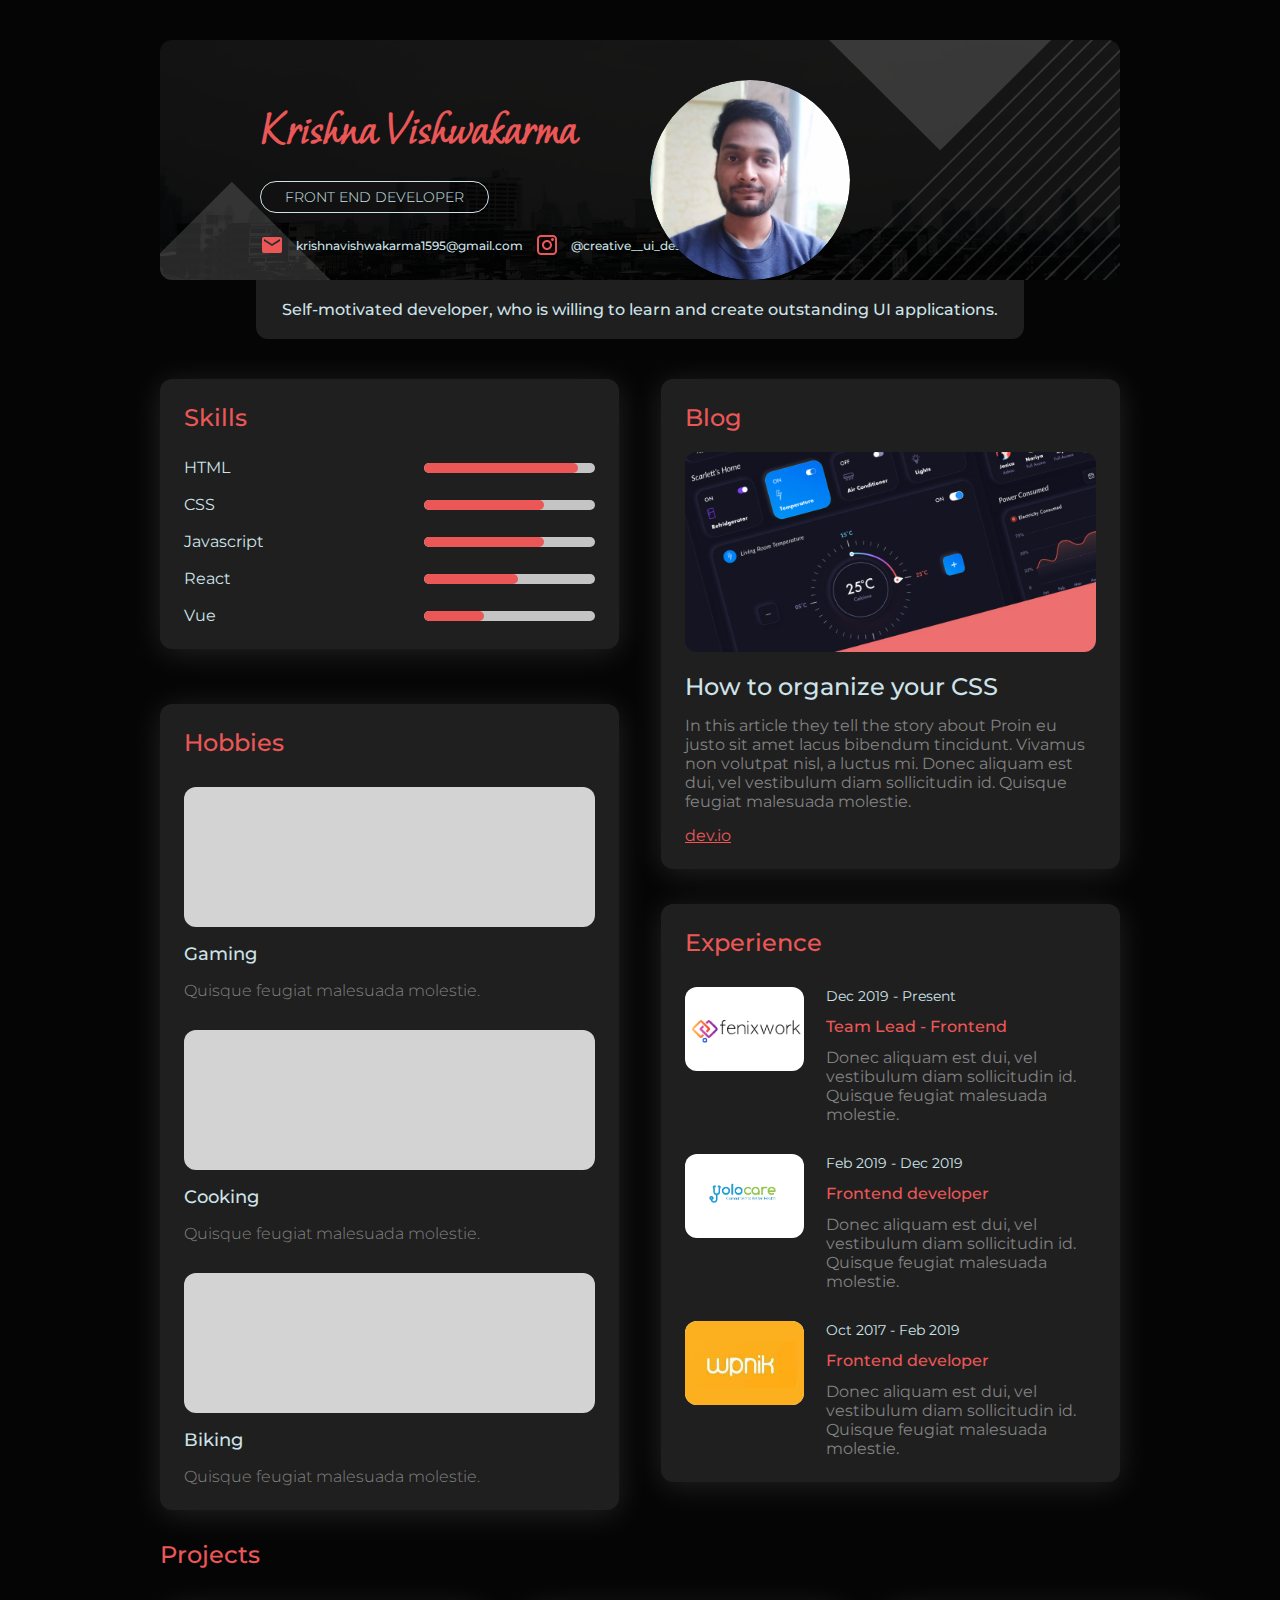
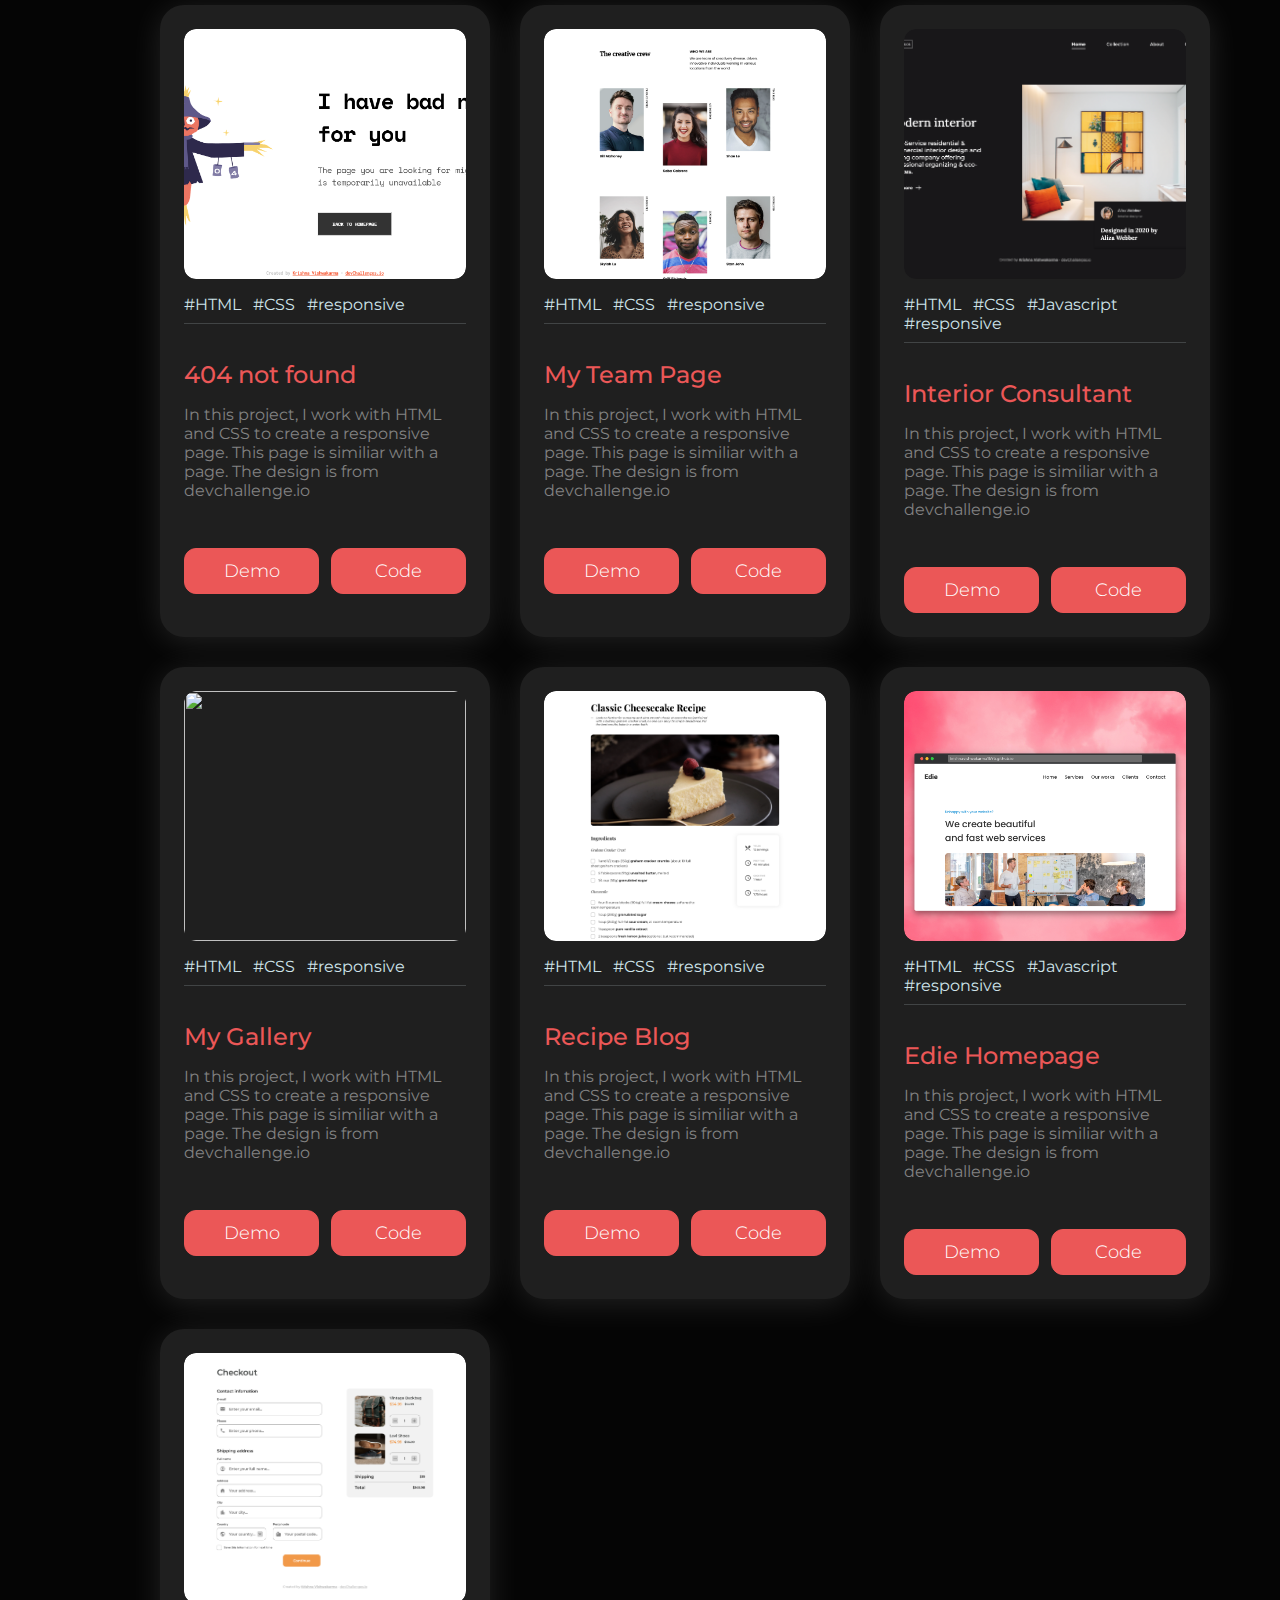
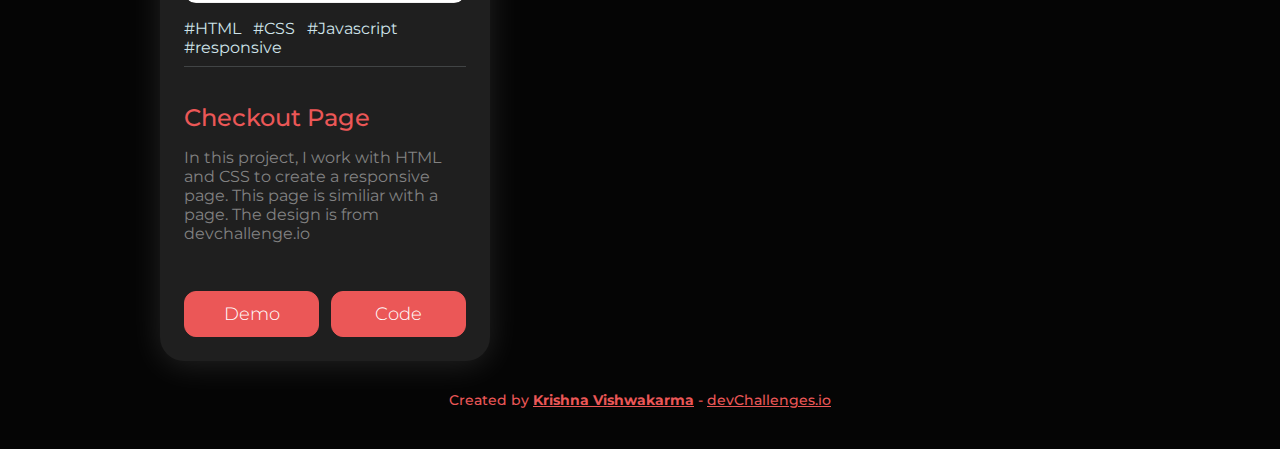
==== index.html @ 1d3bc3e3 "Portfolio" ====
<!DOCTYPE html>
<html lang="en">

    <head>
        <meta charset="utf-8" />
        <meta name="viewport" content="width=device-width, initial-scale=1,maximum-scale=5" />
        <link rel="icon" href="devchallenges.png" />
        <link rel="shortcut icon" type="image/x-icon" href="https://devchallenges.io/" />
        <title>Devchallenges - Portfolio</title>
        <link rel="stylesheet" href="https://cdnjs.cloudflare.com/ajax/libs/animate.css/4.1.1/animate.min.css"/>
		<link rel="stylesheet" href="global.css">    
    </head>

    <body>
        <header id="folio-header">
            <div>
                <figure class="folio_banner animate__animated animate__fadeIn">                    
                    <img src="./assets/folio-banner.png" class="fovs_lg" alt="Krishna Vishwakarma">
                </figure>
                <div class="base-info">
                    <h1>Krishna Vishwakarma</h1>
                    <span class="tag_bx">Front End Developer</span>
                    <p class="d-flex align-items-center" style="column-gap: 12px;">
                        <span class="d-flex align-items-center" style="column-gap: 12px;">
                            <svg xmlns="http://www.w3.org/2000/svg" height="24" viewBox="0 -960 960 960" width="24"><path d="M160-160q-33 0-56.5-23.5T80-240v-480q0-33 23.5-56.5T160-800h640q33 0 56.5 23.5T880-720v480q0 33-23.5 56.5T800-160H160Zm320-280 320-200v-80L480-520 160-720v80l320 200Z" fill="#EB5757" /></svg>
                            <span class="bse-inf">krishnavishwakarma1595@gmail.com</span>
                        </span>
                        <span class="d-flex align-items-center" style="column-gap: 12px;">
                            <svg width="24px" height="24px" viewBox="0 0 24 24" fill="none" xmlns="http://www.w3.org/2000/svg"><g id="SVGRepo_bgCarrier" stroke-width="0"></g><g id="SVGRepo_tracerCarrier" stroke-linecap="round" stroke-linejoin="round"></g><g id="SVGRepo_iconCarrier"> <path fill-rule="evenodd" clip-rule="evenodd" d="M2 6C2 3.79086 3.79086 2 6 2H18C20.2091 2 22 3.79086 22 6V18C22 20.2091 20.2091 22 18 22H6C3.79086 22 2 20.2091 2 18V6ZM6 4C4.89543 4 4 4.89543 4 6V18C4 19.1046 4.89543 20 6 20H18C19.1046 20 20 19.1046 20 18V6C20 4.89543 19.1046 4 18 4H6ZM12 9C10.3431 9 9 10.3431 9 12C9 13.6569 10.3431 15 12 15C13.6569 15 15 13.6569 15 12C15 10.3431 13.6569 9 12 9ZM7 12C7 9.23858 9.23858 7 12 7C14.7614 7 17 9.23858 17 12C17 14.7614 14.7614 17 12 17C9.23858 17 7 14.7614 7 12ZM17.5 8C18.3284 8 19 7.32843 19 6.5C19 5.67157 18.3284 5 17.5 5C16.6716 5 16 5.67157 16 6.5C16 7.32843 16.6716 8 17.5 8Z" fill="#EB5757"></path> </g></svg>
                            <span class="bse-inf">@creative__ui_design</span>
                        </span>
                    </p>
                </div>
                <figure class="folio_persona animate__animated animate__fadeIn">                
                    <img src="./assets/my-new.jpg" class="fovs_lg" alt="">
                </figure>
            </div>
            <p class="self-text">
                Self-motivated developer, who is willing to learn and create outstanding UI applications. 
            </p>
        </header>
        <main id="portfolio-main">
            <div class="folio_person__ode">
                <section id="section-skills" class="section__card animate__animated animate__slideInLeft">
                    <p class="section__card_heading">Skills</p>
                    <ul class="skills__list_container">
                    </ul>
                </section>
                <section id="section-blog" class="section__card animate__animated animate__slideInRight">
                    <p class="section__card_heading">Blog</p>
                    <figure class="folio_blog animate__animated animate__fadeIn" style="margin: 20px 0px;overflow: hidden;">                        
                        <img src="./edie-homepage/smarthome.jpg" class="fovs_lg" alt="">
                    </figure>
                    <span class="blog_name">
                        How to organize your CSS
                    </span>
                    <p class="blog_intro">
                        In this article they tell the story about Proin eu justo sit amet lacus bibendum tincidunt. Vivamus non volutpat nisl, a luctus mi.  

                        Donec aliquam est dui, vel vestibulum diam sollicitudin id. Quisque feugiat malesuada molestie.
                    </p>
                    <a href="https://dev.io" class="blog_source_link">dev.io</a>
                </section>
                <section id="section-hobbies" class="section__card animate__animated animate__slideInLeft">
                    <p class="section__card_heading">Hobbies</p>
                    <div class="folio_persona_hobbies">                        
                    </div>
                </section>
                <section id="section-experience" class="section__card animate__animated animate__slideInRight">
                    <p class="section__card_heading">Experience</p>
                    <div class="folio_person_experiences">
                    </div>
                </section>
            </div>
            <section id="section-projects">
                <div>
                    <p class="section__card_heading">Projects</p>
                </div>
                <ul class="projects_list_container">
                   
                </ul>
            </section>
        </main>
        <footer class="attribution animate__animated animate__fadeIn">
            Created by <a href="https://devchallenges.io/portfolio/KrishnaVishwakarma1595" target="_blank">Krishna Vishwakarma</a>
            - <a href="https://devchallenges.io/challenges/hhmesazsqgKXrTkYkt0U" target="_blank">devChallenges.io</a>            
        </footer>
        <script src="./index.js"></script>
    </body>

</html>
---- global.css ----
@import url('https://fonts.googleapis.com/css2?family=Montserrat:wght@400;500;600;700&display=swap');
@import url('https://fonts.googleapis.com/css2?family=Moon+Dance&display=swap');
@import url('https://fonts.googleapis.com/css2?family=Manrope:wght@400;500;800&display=swap');

*{
    margin: 0;
    padding: 0;
    box-sizing: border-box;     
}

:root{
    --body-background: #050505; 
    /* --bg: hsl(218, 23%, 16%); */
    /* --dark-grayish-blue: hsl(217, 19%, 24%); */
    --card-bg: #1F1F1F;
    --neon-green: hsl(150, 100%, 66%);
    --neon-green-light: #41d58b;
    --light-cyan: hsl(193, 38%, 86%);
    --grayish-blue: hsl(217, 19%, 38%);
    --white: hsl(0, 0%, 100%);
    --gray-1: #333333;
    --gray-2: #4F4F4F;
    --gray-3: #828282;
    --gray-4: #4E5150;
    --gray-6: #F2F2F2;
    --tomoto-red: #EB5757;
    --orange: #F2994A;
    --footer-color: var(--tomoto-red);
    /* FONTS */ 
    --ff-montserrat: 'Montserrat', sans-serif;
    --ff-moon-dance: 'Moon Dance', cursive; 
    --ff-manrope: 'Manrope', sans-serif;
}

html, body{ min-height: 100vh; }

body{    
    background: var(--body-background);
    overflow-x: hidden;
    position: relative;
    font-family: var(--ff-montserrat);
    scroll-behavior: smooth;
    padding: 40px 160px;
}

button{ 
    cursor: pointer;
    transition: all 0.3s linear;
}

img {
    width: 100%;
    display: block;
}

.d-flex{ display: flex !important; }
.d-inline-block{ display: inline-block; }
.flex-column { flex-direction: column; }
.justify-content-between { justify-content: space-between; }
.justify-content-center { justify-content: center; }
.align-items-center{ align-items: center;}
.align-items-start{ align-items: flex-start;}
.align-items-end{ align-items: flex-end;}

.attribution{    
    width: 100%;    
    font-size: 14px;
    font-style: normal;
    font-weight: 500;
    line-height: normal;
    text-align: center;
    font-family: var(--ff-montserrat);
    color: var(--footer-color);
    padding-top: 30px;
}

.attribution a{
    color: var(--footer-color);
}

.attribution a:first-child{
    font-weight: 700;    
}

#folio-header{
    display: flex;
    flex-direction: column;
    align-items: center;
    margin-bottom: 40px;
    position: relative;
}

.folio_logo{ width: 150px; }

.fovs_lg{
    border-radius: 12px;
}

.base-info{
    position: absolute;
    top: 56px;
    left: 100px;
    display: flex;
    flex-direction: column;
    row-gap: 20px;
}

.base-info h1{
    color: var(--tomoto-red);
    font-family: var(--ff-moon-dance);
    font-size: 48px;
    font-style: normal;
    font-weight: 600;
    line-height: normal;
}

.tag_bx{
    color: var(--light-cyan);
    font-family: var(--ff-montserrat);
    font-size: 14px;
    font-style: normal;
    font-weight: 300;
    line-height: normal;
    display: inline-block;
    border: 1px solid var(--light-cyan);
    padding: 6px 24px;
    border-radius: 20px;
    text-transform: uppercase;
    align-self: flex-start;
}

.bse-inf{
    color: var(--light-cyan);
    font-family: var(--ff-montserrat);
    font-size: 12px;
    font-style: normal;
    font-weight: 500;
    line-height: normal;
    display: inline-block;
}

.folio_persona{
    position: absolute;
    width: 200px;
    height: 200px;
    top: 40px;
    right: 270px;
    cursor: pointer;
    overflow: hidden;
    border-radius: 50%;
}

.folio_persona img{
    border-radius: 50%;
    object-fit: cover;
    height: 100%;
    object-position: top;
    transition: all .3s linear;
}

.folio_blog img{
    transition: all .3s linear;
    cursor: pointer;
}

.folio_persona img:hover, .folio_blog img:hover{
    transform: scale(1.1);
}

.self-text{
    background-color: var(--card-bg);
    width: 768px;
    margin: 0 auto;
    padding: 20px;
    text-align: center;
    color: var(--light-cyan);
    border-bottom-left-radius: 12px;
    border-bottom-right-radius: 12px;
    font-family: var(--ff-montserrat);
    font-size: 16px;
    font-style: normal;
    font-weight: 500;
    line-height: normal;
    /* box-shadow: 0px 4px 32px 0px rgba(0, 0, 0, 0.12); */
}

.section__card{
    background-color: var(--card-bg);
    border-radius: 12px;
    box-shadow: 0px 4px 32px 0px rgba(255, 255, 255, 0.12);
    padding: 24px;
}

.folio_person__ode{
    display: grid;
    grid-template-columns: repeat(2, 1fr);
    gap: 35px 42px;
}

.section__card_heading{
    color: var(--tomoto-red);
    font-family: var(--ff-montserrat);
    font-size: 24px;
    font-style: normal;
    font-weight: 500;
    line-height: normal;
}

.skills__list_container{ 
    list-style: none;
    margin-top: 26px;
    display: flex;
    flex-direction: column;
    row-gap: 18px;
}

.skills__list_item{
    display: flex;
    align-items: center;
    justify-content: space-between;
    column-gap: 40px;
}

.skill_name{
    color: var(--light-cyan);
    font-family: var(--ff-montserrat);
    font-size: 16px;
    font-style: normal;
    font-weight: 400;
    line-height: normal;
    width: 200px;
}

.skill_scale_base{
    width: 100%;
    height: 10px;
    flex: 1;
    background-color: #C4C4C4;
    border-radius: 12px;
}

.skill_scale{
    background-color: var(--tomoto-red);
    width: 90%;
    height: 100%;
    border-radius: 12px;
}

.folio_blog{
    height: 200px;
}

.folio_blog img{
    height: 100%;
    object-fit: cover;
    object-position: bottom;
}

.blog_name{
    color: var(--light-cyan);
    font-family: var(--ff-montserrat);
    font-size: 24px;
    font-style: normal;
    font-weight: 500;
    line-height: normal;
}

.blog_intro{
    margin: 15px 0;
    color: var(--gray-3);
    font-family: var(--ff-montserrat);
    font-size: 16px;
    font-style: normal;
    font-weight: 400;
    line-height: normal;
}

.blog_source_link{
    color: var(--tomoto-red);
    font-family: var(--ff-montserrat);
    font-size: 16px;
    font-style: normal;
    font-weight: 400;
    line-height: normal;
}

.folio_persona_hobbies,.folio_person_experiences{ 
    display: flex;
    flex-direction: column;
    row-gap: 30px;
    margin-top: 30px;
}

.hobby_card{
    display: flex;
    flex-direction: column;
    row-gap: 16px;
}

.folio_hobby{
    width: 100%;
    height: 140px;
    border-radius: 12px;
    background:lightgray;
}

.hobby_name{
    color: var(--light-cyan);
    font-family: var(--ff-montserrat);
    font-size: 18px;
    font-style: normal;
    font-weight: 500;
    line-height: normal;
}

.hobby_desc{
    color: var(--gray-3);
    font-family: var(--ff-montserrat);
    font-size: 16px;
    font-style: normal;
    font-weight: 300;
    line-height: normal;
}

.experience_card{
    display: flex;
    column-gap: 22px;
}

.folio_exp_logo{
    width: 119.252px;
    height: 84px;
    background:var(--white);
    border-radius: 12px;
    display: flex;
    align-items: center;
    overflow: hidden;
    cursor: pointer;
}

.folio_exp_logo img{
    border-radius: 12px;
    transition: all .3s linear;
}

.folio_exp_logo img:hover{
    transform: scale(1.1);
}

.exp_timeline{
    color: var(--light-cyan);
    font-family: var(--ff-montserrat);
    font-size: 14px;
    font-style: normal;
    font-weight: 400;
    line-height: normal;
}

.exp_title{
    color: var(--tomoto-red);
    font-family: var(--ff-montserrat);
    font-size: 16px;
    font-style: normal;
    font-weight: 500;
    line-height: normal;
}

.exp_desc{
    color: var(--gray-3);
    font-family: var(--ff-montserrat);
    font-size: 16px;
    font-style: normal;
    font-weight: 400;
    line-height: normal;
}

#section-projects{
    display: flex;
    flex-direction: column;
    row-gap: 36px;
    margin-top: 30px;
}

.projects_list_container{
    list-style: none;
    display: grid;
    grid-template-columns: repeat(3, 1fr);
    gap: 30px;
}

.project_list_item{
    display: flex;
    flex-direction: column;
    row-gap: 16px;
    border-radius: 24px;
    cursor: pointer;
    transition: all .3s linear;
}

.project_list_item:hover{
    transform: scale(1.05);
}

.project_list_item:hover img{
    transform: scale(1.1);
}

.folio_project_avatar{
    border-radius: 12px;
    overflow: hidden;
    cursor: pointer;
}

.folio_project_avatar img{
    border-radius: 12px;
    height: 250px;
    transition: all 0.3s linear;
    object-fit: cover;
    object-position: top;
}

.folio_project_avatar img:hover{
    transform: scale(1.1);
}

.project_stacks{
    color: var(--light-cyan);
    font-family: var(--ff-montserrat);
    font-size: 16px;
    font-style: normal;
    font-weight: 400;
    line-height: normal;
    display: flex;
    column-gap: 12px;
    flex-wrap: wrap;
    position: relative;
}

.project_stacks::after {
    content: '';
    position: absolute;
    width: 100%;
    height: 1px;
    bottom: -10px;
    background: #414445;
}

.project_title{
    color: var(--tomoto-red);
    font-family: var(--ff-montserrat);
    font-size: 24px;
    font-style: normal;
    font-weight: 500;
    line-height: normal;
    margin-top: 30px;
}

.project_description{
    color: var(--gray-3);
    font-family: var(--ff-montserrat);
    font-size: 16px;
    font-style: normal;
    font-weight: 400;
    line-height: normal;
}

.button_cta{
    width: 135px;
    height: 46px;
    border-radius: 12px;
    background: var(--tomoto-red);
    border: 1px solid var(--tomoto-red);
    color: var(--white);
    font-family: var(--ff-montserrat);
    font-size: 18px;
    font-style: normal;
    font-weight: 300;
    line-height: normal;
    outline: none;
    transition: all .3s linear;
    margin-top: 32px;
    display: flex;
    justify-content: center;
    align-items: center;
    text-decoration: none;
}

.button_cta:hover, .button_cta:active{
    outline: none;
    background: transparent;
    color: var(--tomoto-red);
}

#section-skills, #section-experience{ align-self: flex-start; }
#section-hobbies { margin-top: -200px; }
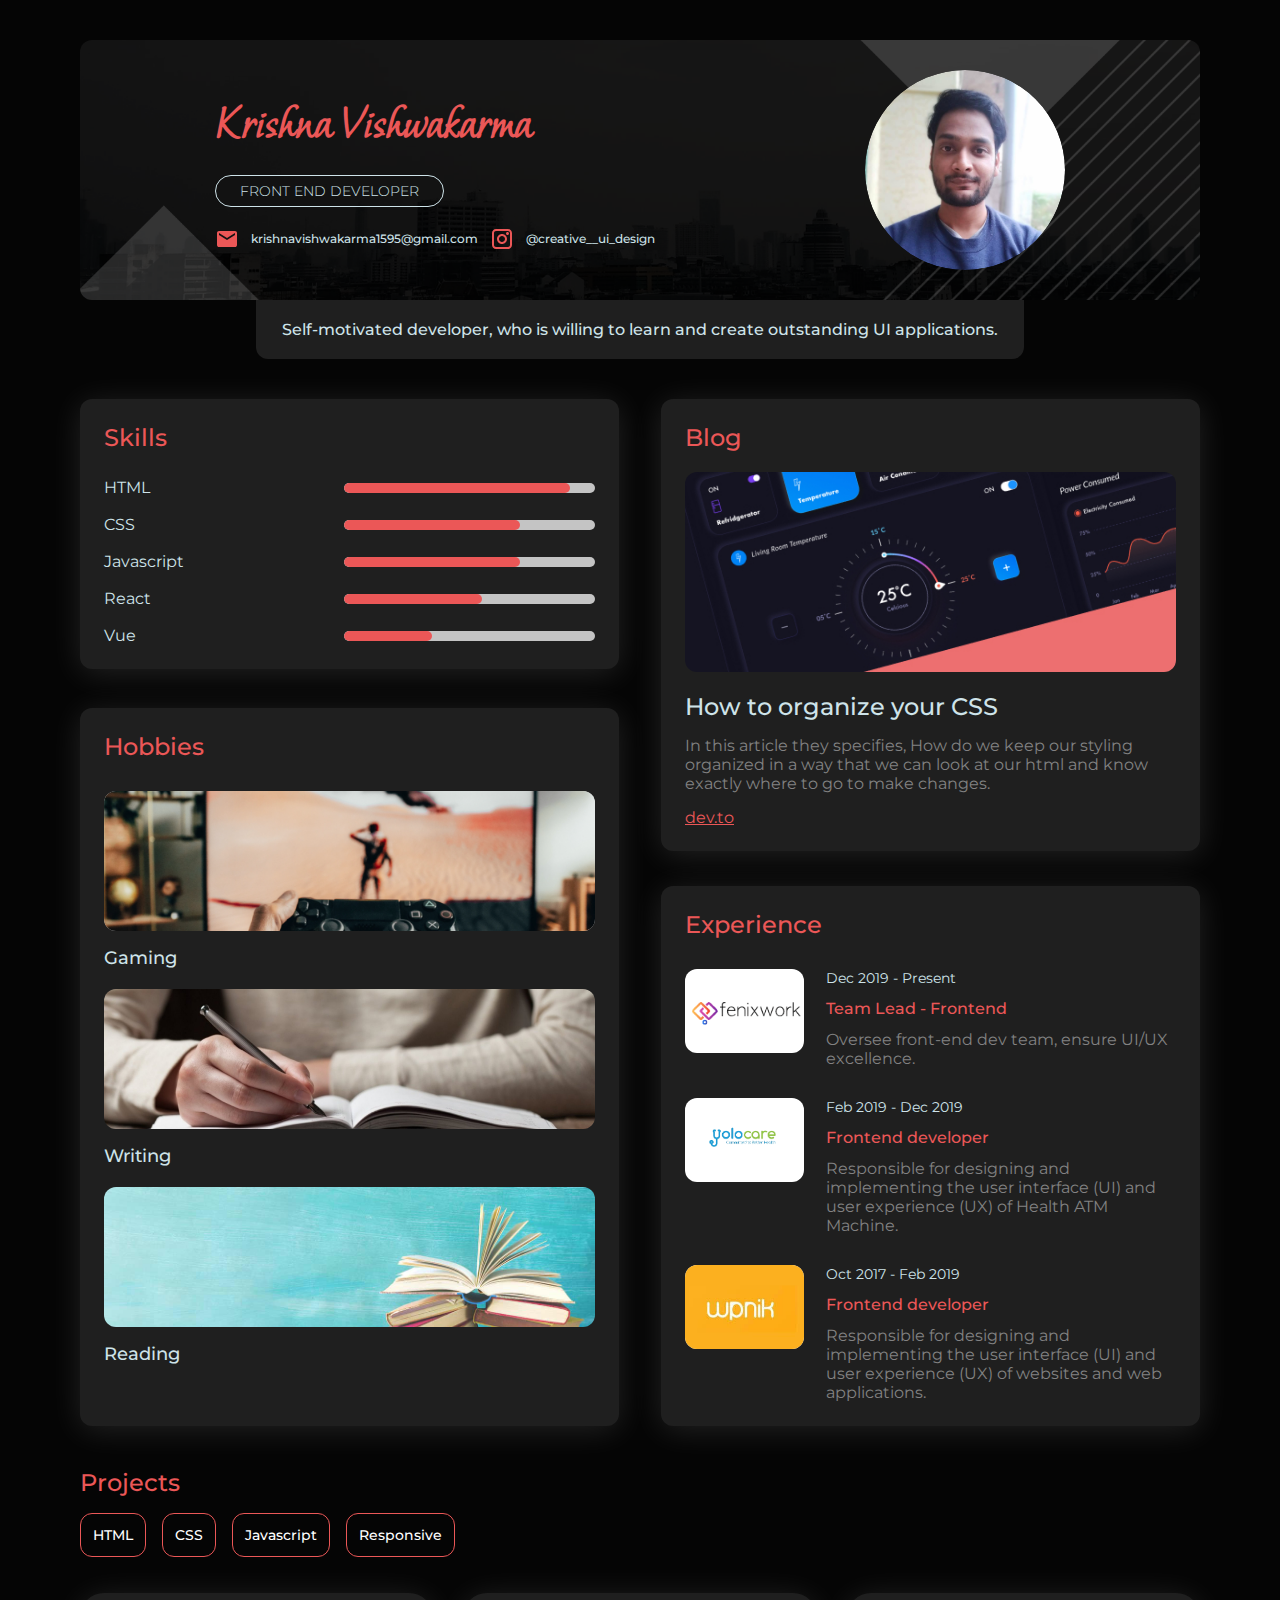
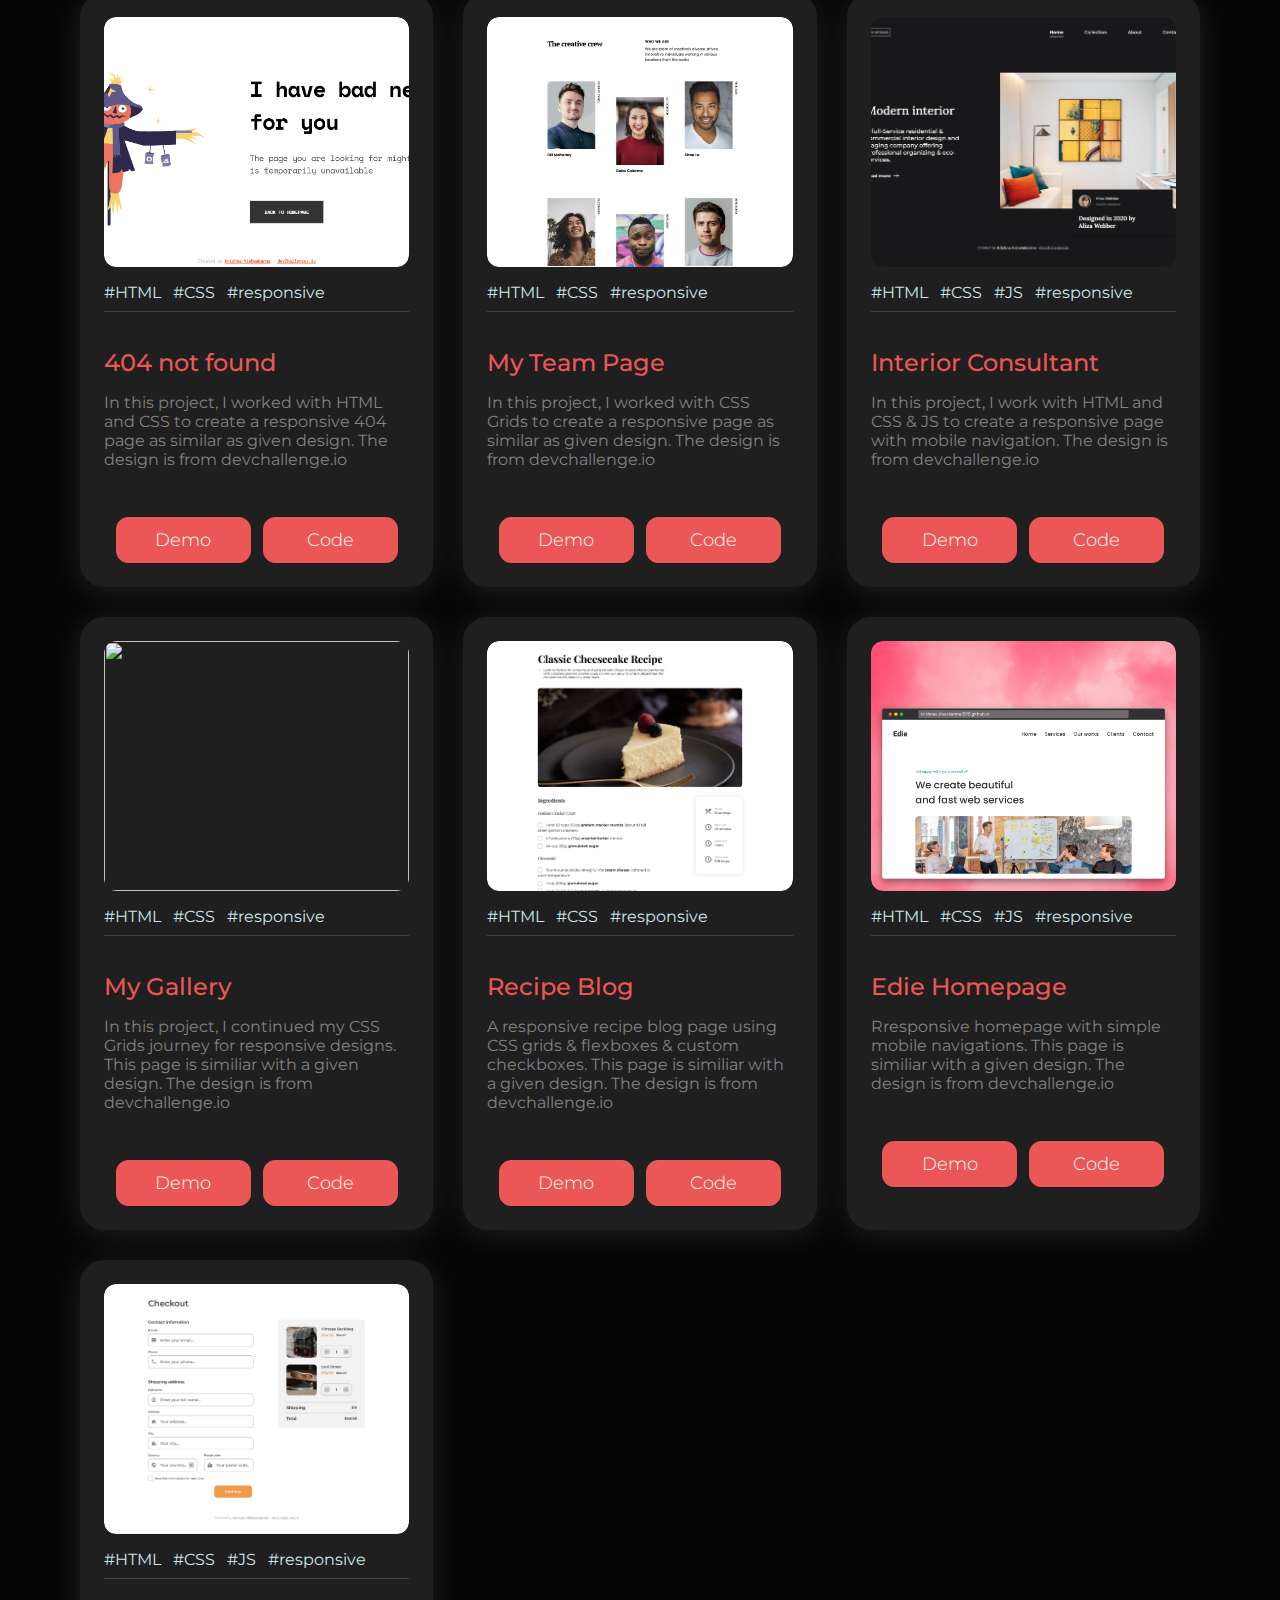
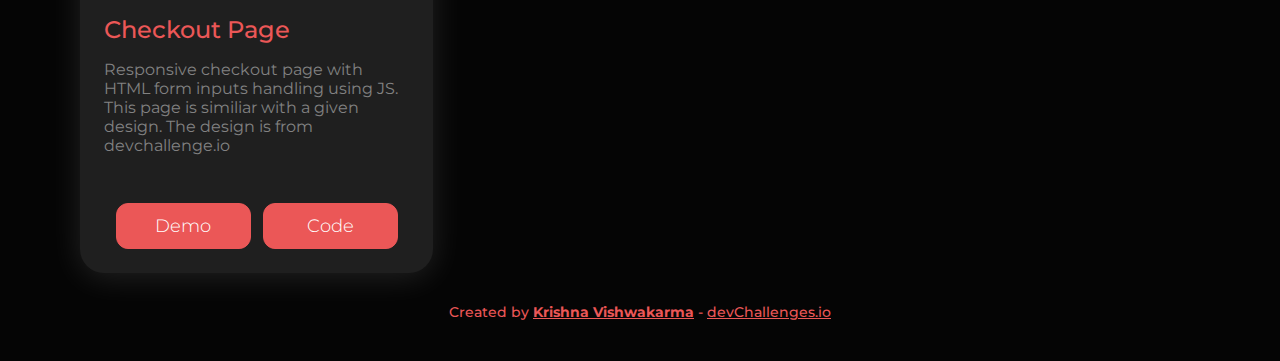
==== commit 43835fde: "Portfolio Challenge" ====
--- a/index.html
+++ b/index.html
@@ -6,29 +6,26 @@
         <meta name="viewport" content="width=device-width, initial-scale=1,maximum-scale=5" />
         <link rel="icon" href="devchallenges.png" />
         <link rel="shortcut icon" type="image/x-icon" href="https://devchallenges.io/" />
-        <title>Devchallenges - Portfolio</title>
+        <title>Devchallenges 08 - Portfolio Page (Krishna Vishwakarma)</title>
         <link rel="stylesheet" href="https://cdnjs.cloudflare.com/ajax/libs/animate.css/4.1.1/animate.min.css"/>
 		<link rel="stylesheet" href="global.css">    
     </head>
 
     <body>
         <header id="folio-header">
-            <div>
-                <figure class="folio_banner animate__animated animate__fadeIn">                    
-                    <img src="./assets/folio-banner.png" class="fovs_lg" alt="Krishna Vishwakarma">
-                </figure>
+            <div class="header__me">
                 <div class="base-info">
                     <h1>Krishna Vishwakarma</h1>
                     <span class="tag_bx">Front End Developer</span>
-                    <p class="d-flex align-items-center" style="column-gap: 12px;">
-                        <span class="d-flex align-items-center" style="column-gap: 12px;">
+                    <p class="d-flex align-items-center" style="gap: 12px;flex-wrap: wrap;">
+                        <a href="mailto:krishnavishwakarma1595@gmail.com" target="_blank" class="d-flex align-items-center" style="column-gap: 12px;text-decoration: none;">
                             <svg xmlns="http://www.w3.org/2000/svg" height="24" viewBox="0 -960 960 960" width="24"><path d="M160-160q-33 0-56.5-23.5T80-240v-480q0-33 23.5-56.5T160-800h640q33 0 56.5 23.5T880-720v480q0 33-23.5 56.5T800-160H160Zm320-280 320-200v-80L480-520 160-720v80l320 200Z" fill="#EB5757" /></svg>
                             <span class="bse-inf">krishnavishwakarma1595@gmail.com</span>
-                        </span>
-                        <span class="d-flex align-items-center" style="column-gap: 12px;">
+                        </a>
+                        <a href="https://www.instagram.com/creative__ui_design/" target="_blank" class="d-flex align-items-center" style="column-gap: 12px;text-decoration: none;">
                             <svg width="24px" height="24px" viewBox="0 0 24 24" fill="none" xmlns="http://www.w3.org/2000/svg"><g id="SVGRepo_bgCarrier" stroke-width="0"></g><g id="SVGRepo_tracerCarrier" stroke-linecap="round" stroke-linejoin="round"></g><g id="SVGRepo_iconCarrier"> <path fill-rule="evenodd" clip-rule="evenodd" d="M2 6C2 3.79086 3.79086 2 6 2H18C20.2091 2 22 3.79086 22 6V18C22 20.2091 20.2091 22 18 22H6C3.79086 22 2 20.2091 2 18V6ZM6 4C4.89543 4 4 4.89543 4 6V18C4 19.1046 4.89543 20 6 20H18C19.1046 20 20 19.1046 20 18V6C20 4.89543 19.1046 4 18 4H6ZM12 9C10.3431 9 9 10.3431 9 12C9 13.6569 10.3431 15 12 15C13.6569 15 15 13.6569 15 12C15 10.3431 13.6569 9 12 9ZM7 12C7 9.23858 9.23858 7 12 7C14.7614 7 17 9.23858 17 12C17 14.7614 14.7614 17 12 17C9.23858 17 7 14.7614 7 12ZM17.5 8C18.3284 8 19 7.32843 19 6.5C19 5.67157 18.3284 5 17.5 5C16.6716 5 16 5.67157 16 6.5C16 7.32843 16.6716 8 17.5 8Z" fill="#EB5757"></path> </g></svg>
                             <span class="bse-inf">@creative__ui_design</span>
-                        </span>
+                        </a>
                     </p>
                 </div>
                 <figure class="folio_persona animate__animated animate__fadeIn">                
@@ -41,12 +38,12 @@
         </header>
         <main id="portfolio-main">
             <div class="folio_person__ode">
-                <section id="section-skills" class="section__card animate__animated animate__slideInLeft">
+                <section id="section-skills" class="section__card animate__animated animate__fadeIn">
                     <p class="section__card_heading">Skills</p>
                     <ul class="skills__list_container">
                     </ul>
                 </section>
-                <section id="section-blog" class="section__card animate__animated animate__slideInRight">
+                <section id="section-blog" class="section__card animate__animated animate__fadeIn">
                     <p class="section__card_heading">Blog</p>
                     <figure class="folio_blog animate__animated animate__fadeIn" style="margin: 20px 0px;overflow: hidden;">                        
                         <img src="./edie-homepage/smarthome.jpg" class="fovs_lg" alt="">
@@ -55,18 +52,16 @@
                         How to organize your CSS
                     </span>
                     <p class="blog_intro">
-                        In this article they tell the story about Proin eu justo sit amet lacus bibendum tincidunt. Vivamus non volutpat nisl, a luctus mi.  
-
-                        Donec aliquam est dui, vel vestibulum diam sollicitudin id. Quisque feugiat malesuada molestie.
+                        In this article they specifies, How do we keep our styling organized in a way that we can look at our html and know exactly where to go to make changes.
                     </p>
-                    <a href="https://dev.io" class="blog_source_link">dev.io</a>
+                    <a href="https://dev.to/allison_seboldt/how-do-you-organize-your-css-4p97" class="blog_source_link">dev.to</a>
                 </section>
-                <section id="section-hobbies" class="section__card animate__animated animate__slideInLeft">
+                <section id="section-hobbies" class="section__card animate__animated animate__fadeIn">
                     <p class="section__card_heading">Hobbies</p>
                     <div class="folio_persona_hobbies">                        
                     </div>
                 </section>
-                <section id="section-experience" class="section__card animate__animated animate__slideInRight">
+                <section id="section-experience" class="section__card animate__animated animate__fadeIn">
                     <p class="section__card_heading">Experience</p>
                     <div class="folio_person_experiences">
                     </div>
@@ -75,6 +70,12 @@
             <section id="section-projects">
                 <div>
                     <p class="section__card_heading">Projects</p>
+                    <div class="filter_tags_wrap">
+                        <button class="filter_tags" data-value="HTML">HTML</button>
+                        <button class="filter_tags" data-value="CSS">CSS</button>
+                        <button class="filter_tags" data-value="JS">Javascript</button>
+                        <button class="filter_tags" data-value="responsive">Responsive</button>
+                    </div>
                 </div>
                 <ul class="projects_list_container">
                    
--- a/global.css
+++ b/global.css
@@ -40,7 +40,7 @@
     position: relative;
     font-family: var(--ff-montserrat);
     scroll-behavior: smooth;
-    padding: 40px 160px;
+    padding: 40px 120px;
 }
 
 button{ 
@@ -90,16 +90,29 @@
     position: relative;
 }
 
+#folio-header:hover .folio_persona img{
+    transform: scale(1.1);
+}
+
 .folio_logo{ width: 150px; }
 
 .fovs_lg{
     border-radius: 12px;
 }
 
+.header__me{
+    display: flex;
+    justify-content: space-around;
+    align-items: center;
+    width: 100%;
+    background: url(./assets/folio-banner.png);
+    background-repeat: no-repeat;
+    background-size: cover;
+    padding: 30px;
+    border-radius: 12px;
+}
+
 .base-info{
-    position: absolute;
-    top: 56px;
-    left: 100px;
     display: flex;
     flex-direction: column;
     row-gap: 20px;
@@ -140,11 +153,8 @@
 }
 
 .folio_persona{
-    position: absolute;
     width: 200px;
     height: 200px;
-    top: 40px;
-    right: 270px;
     cursor: pointer;
     overflow: hidden;
     border-radius: 50%;
@@ -163,7 +173,7 @@
     cursor: pointer;
 }
 
-.folio_persona img:hover, .folio_blog img:hover{
+.folio_persona img:hover{
     transform: scale(1.1);
 }
 
@@ -302,6 +312,13 @@
     height: 140px;
     border-radius: 12px;
     background:lightgray;
+    overflow: hidden;
+}
+
+.folio_hobby img{ transition: all .3s linear; }
+
+.hobby_card:hover .folio_hobby img{
+    transform: scale(1.1);
 }
 
 .hobby_name{
@@ -324,7 +341,8 @@
 
 .experience_card{
     display: flex;
-    column-gap: 22px;
+    gap: 22px;
+    cursor: pointer;
 }
 
 .folio_exp_logo{
@@ -336,6 +354,7 @@
     align-items: center;
     overflow: hidden;
     cursor: pointer;
+    align-self: flex-start;
 }
 
 .folio_exp_logo img{
@@ -343,7 +362,7 @@
     transition: all .3s linear;
 }
 
-.folio_exp_logo img:hover{
+.experience_card:hover .folio_exp_logo img{
     transform: scale(1.1);
 }
 
@@ -378,7 +397,7 @@
     display: flex;
     flex-direction: column;
     row-gap: 36px;
-    margin-top: 30px;
+    margin-top: 42px;
 }
 
 .projects_list_container{
@@ -395,10 +414,6 @@
     border-radius: 24px;
     cursor: pointer;
     transition: all .3s linear;
-}
-
-.project_list_item:hover{
-    transform: scale(1.05);
 }
 
 .project_list_item:hover img{
@@ -492,4 +507,75 @@
 }
 
 #section-skills, #section-experience{ align-self: flex-start; }
-#section-hobbies { margin-top: -200px; }
+#section-hobbies { margin-top: -178px; }
+.folio_persona_hobbies{ row-gap: 20px; }
+.filter_tags_wrap{
+    display: flex;
+    flex-wrap: wrap;
+    gap: 16px;
+    margin-top: 16px;
+}
+
+.filter_tags{
+    border-radius: 12px;
+    border: 1px solid var(--tomoto-red);
+    color: var(--white);
+    text-align: center;
+    font-family: var(--ff-montserrat);
+    font-size: 14px;
+    font-style: normal;
+    font-weight: 500;
+    line-height: normal;
+    padding: 12px;
+    text-align: center;
+    transition: all .3s linear;
+    cursor: pointer;
+    background-color: transparent;
+}
+
+.filter_tags:hover, .activeTag{
+    background-color: var(--tomoto-red);
+}
+
+@media only screen and (max-width: 1280px) {
+    body{ padding: 40px 80px; }
+}
+
+@media only screen and (max-width: 1200px) {
+    body{ padding: 40px; }
+    .projects_list_container{ grid-template-columns: repeat(2, 1fr); }
+    .folio_persona{ width: 150px; height: 150px; }
+    #section-hobbies{ align-self: flex-start; }
+}
+
+@media only screen and (max-width: 992px) {
+    .base-info h1{ font-size: 36px; }
+    .tag_bx{ font-size: 12px; }
+    .self-text{ width: 100%; font-size: 14px; }
+    .folio_person__ode{ gap: 20px; grid-template-columns: repeat(1, 1fr); }
+    #section-hobbies{ margin-top: 0; }
+}
+
+@media only screen and (max-width: 767px) {
+    body{ padding: 20px; }
+    .projects_list_container{ grid-template-columns: repeat(1, 100%); }
+    .header__me{ justify-content: space-between; }
+    .base-info{ width: 300px; }
+}
+
+@media only screen and (max-width: 550px) {
+    .base-info h1{ text-align: center; }
+    .header__me{
+        flex-direction: column-reverse;
+        row-gap: 30px;
+    }
+    .base-info{ 
+        width: 100%; 
+        justify-content: center;
+        align-items: center;
+    }
+    .tag_bx{ margin: 0 auto;}
+    .skill_name{ width: 70px; }
+    .experience_card{ flex-direction: column; }
+    .base-info p{ justify-content: center; }
+}